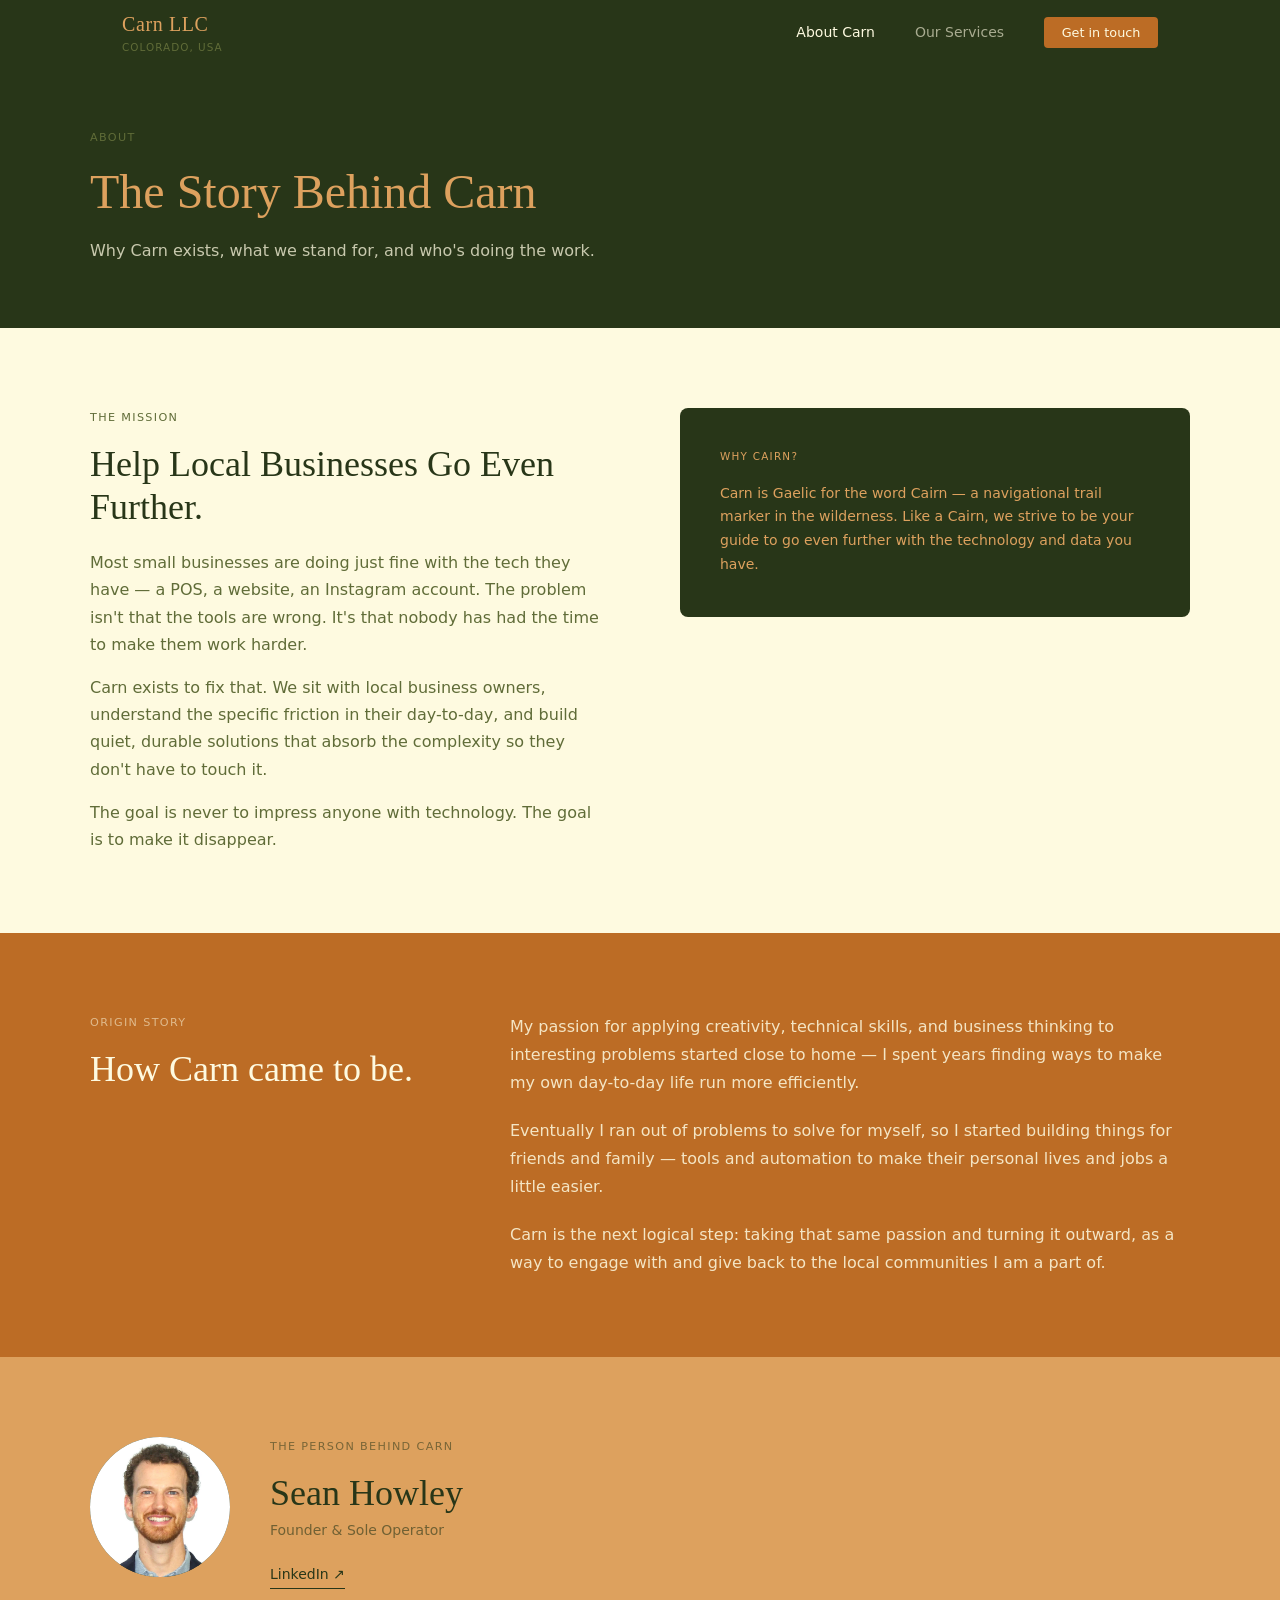
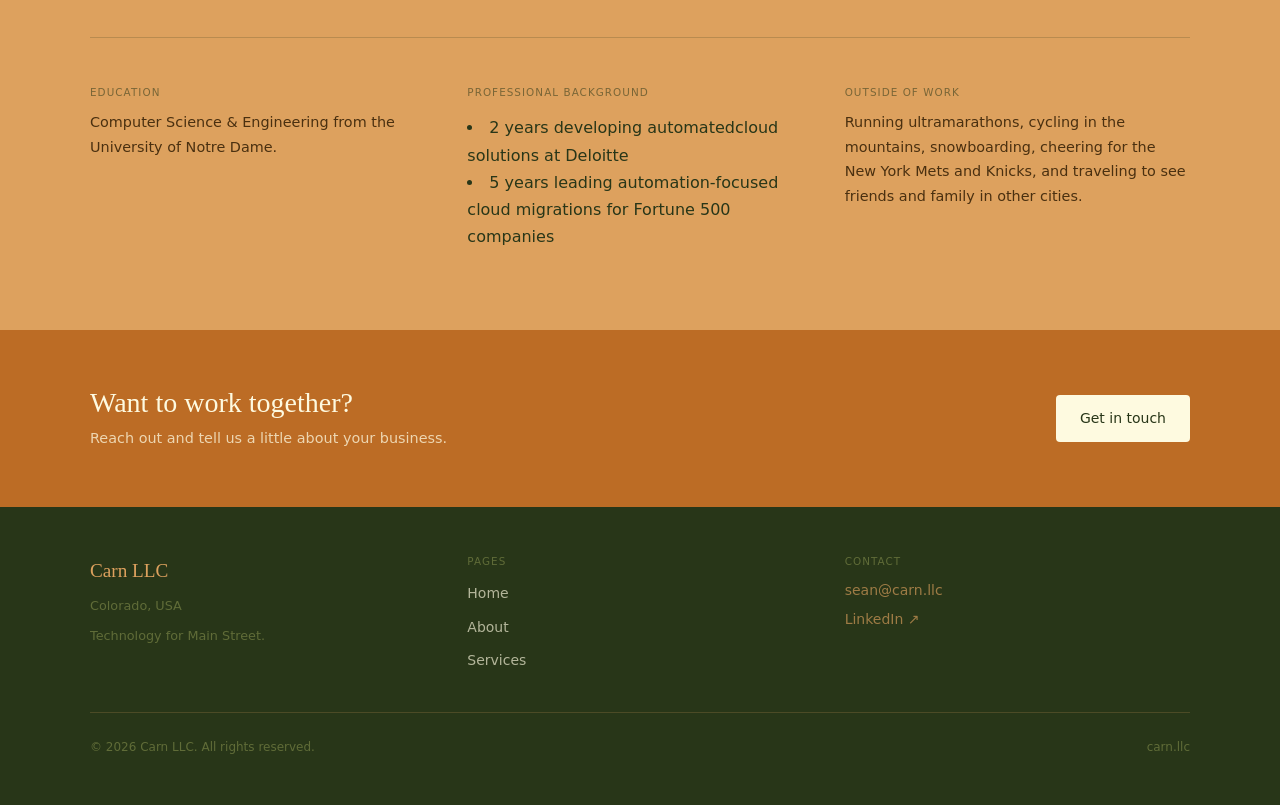
==== about.html @ 61c2ca83 "Add Origin Story section to about page - New tigers-eye section between The Mission and Sean Howley " ====
<!DOCTYPE html>
<html lang="en">
<head>
  <meta charset="UTF-8" />
  <meta name="viewport" content="width=device-width, initial-scale=1.0" />
  <title>About — Carn LLC</title>
  <meta name="description" content="Learn about Carn LLC's mission, the meaning behind the name, and meet Sean Howley, founder and sole operator." />
  <link rel="stylesheet" href="styles.css" />
  <style>
    .mission {
      background: var(--cornsilk);
      padding: var(--section-pad);
    }
    .mission-inner {
      max-width: var(--max-w);
      margin: 0 auto;
      display: grid;
      grid-template-columns: 1fr 1fr;
      gap: 5rem;
      align-items: start;
    }
    .mission-left h2 { margin-bottom: 1.25rem; }
    .mission-left p { color: var(--dark-moss); }
    .mission-right {
      background: var(--pakistan);
      border-radius: 8px;
      padding: 2.5rem;
    }
    .mission-right-label {
      font-size: 0.65rem;
      letter-spacing: 0.12em;
      text-transform: uppercase;
      color: var(--earth);
      font-weight: 500;
      margin-bottom: 1rem;
      display: block;
    }
    .mission-right blockquote {
      font-family: var(--font);
      font-size: 1.2rem;
      color: var(--earth);
      font-style: italic;
      line-height: 1.6;
      border-left: 2px solid var(--dark-moss);
      padding-left: 1.25rem;
      margin-bottom: 1rem;
    }
    .mission-right p { font-size: 0.875rem; color: var(--earth); }

    .name-section {
      background: var(--pakistan);
      padding: var(--section-pad);
    }
    .name-inner {
      max-width: var(--max-w);
      margin: 0 auto;
      display: grid;
      grid-template-columns: 1fr 2fr;
      gap: 4rem;
      align-items: start;
    }
    .name-label {
      font-family: var(--font);
      font-size: 4rem;
      color: var(--dark-moss);
      opacity: 0.4;
      line-height: 1;
    }
    .name-content h2 { color: var(--earth); margin-bottom: 1.25rem; }
    .name-content p { color: var(--cornsilk); opacity: 0.75; }
    .name-content p + p { margin-top: 0.75rem; }

    .origin-story {
      background: var(--tigers-eye);
      padding: var(--section-pad);
    }
    .origin-story-inner {
      max-width: var(--max-w);
      margin: 0 auto;
      display: grid;
      grid-template-columns: 1fr 2fr;
      gap: 5rem;
      align-items: start;
    }
    .origin-story-inner h2 {
      font-family: var(--font);
      color: var(--cornsilk);
      font-size: clamp(1.5rem, 3vw, 2.25rem);
    }
    .origin-story-inner .eyebrow { color: rgba(254,250,224,0.55); }
    .origin-story-body p {
      color: rgba(254,250,224,0.85);
      font-size: 1rem;
      line-height: 1.75;
      margin-bottom: 1.25rem;
    }
    .origin-story-body p:last-child { margin-bottom: 0; }

    @media (max-width: 768px) {
      .origin-story-inner { grid-template-columns: 1fr; gap: 2rem; }
    }

    .sean-section {
      background: var(--earth);
      padding: var(--section-pad);
    }
    .sean-inner { max-width: var(--max-w); margin: 0 auto; }
    .sean-header {
      display: grid;
      grid-template-columns: auto 1fr;
      gap: 2.5rem;
      align-items: start;
      margin-bottom: 3rem;
      padding-bottom: 3rem;
      border-bottom: 0.5px solid rgba(40,54,24,0.2);
    }
    .sean-avatar {
      width: 140px;
      height: 140px;
      border-radius: 50%;
      background: var(--pakistan);
      display: flex;
      align-items: center;
      justify-content: center;
      color: var(--earth);
      font-family: var(--font);
      font-size: 2.5rem;
      flex-shrink: 0;
    }
    .sean-header-text .eyebrow { color: var(--pakistan); opacity: 0.55; }
    .sean-header-text h2 { color: var(--pakistan); margin-bottom: 0.25rem; }
    .sean-header-text .title { font-size: 0.875rem; color: var(--pakistan); opacity: 0.6; margin-bottom: 1.25rem; }
    .sean-links { display: flex; gap: 1.25rem; flex-wrap: wrap; }
    .sean-links a {
      font-size: 0.875rem;
      color: var(--pakistan);
      border-bottom: 1px solid var(--pakistan);
      padding-bottom: 1px;
      font-weight: 500;
    }
    .sean-bio { display: grid; grid-template-columns: 1fr 1fr 1fr; gap: 2rem; }
    .bio-block h4 {
      font-family: var(--font-sans);
      font-size: 0.65rem;
      letter-spacing: 0.1em;
      text-transform: uppercase;
      color: var(--pakistan);
      opacity: 0.55;
      font-weight: 500;
      margin-bottom: 0.75rem;
    }
    .bio-block p { font-size: 0.9rem; color: #4A3010; }

    .cta-band {
      background: var(--tigers-eye);
      padding: 3.5rem 2rem;
    }
    .cta-band-inner {
      max-width: var(--max-w);
      margin: 0 auto;
      display: flex;
      justify-content: space-between;
      align-items: center;
      gap: 2rem;
      flew-wrap: wrap;
    }
    .cta-band h2 { color: var(--cornsilk); font-size: 1.75rem; }
    .cta-band p { color: rgba(254,250,224,0.75); margin: 0.4rem 0 0; font-size: 0.9rem; }

    @media (max-width: 768px) {
      .mission-inner { grid-template-columns: 1fr; gap: 2.5rem; }
      .name-inner { grid-template-columns: 1fr; gap: 1rem; }
      .name-label { font-size: 2.5rem; }
.sean-header { grid-template-columns: 1fr; }
      .sean-bio { grid-template-columns: 1fr; }
      .cta-band-inner { flex-direction: column; align-items: flex-start; }
    }
  </style>
</head>
<body>

  <nav class="nav" role="navigation" aria-label="Main navigation">
    <div class="nav-inner">
      <a href="index.html" class="nav-logo">
        Carn LLC
        <span>Colorado, USA</span>
      </a>
      <button class="nav-toggle" aria-label="Toggle navigation" aria-expanded="false" id="nav-toggle">
        <span></span><span></span><span></span>
      </button>
      <ul class="nav-links" id="nav-links">
        <li><a href="about.html">About Carn</a></li>
        <li><a href="services.html">Our Services</a></li>
        <li class="nav-cta"><a href="#" class="open-contact-modal">Get in touch</a></li>
      </ul>
    </div>
  </nav>

  <section class="page-hero">
    <div class="page-hero-inner">
      <span class="eyebrow">About</span>
      <h1>The Story Behind Carn</h1>
      <p>Why Carn exists, what we stand for, and who's doing the work.</p>
    </div>
  </section>

  <section class="mission">
    <div class="mission-inner">
      <div class="mission-left">
        <span class="eyebrow">The mission</span>
        <h2>Help Local Businesses Go Even Further.</h2>
        <p>Most small businesses are doing just fine with the tech they have — a POS, a website, an Instagram account. The problem isn't that the tools are wrong. It's that nobody has had the time to make them work harder.</p>
        <p>Carn exists to fix that. We sit with local business owners, understand the specific friction in their day-to-day, and build quiet, durable solutions that absorb the complexity so they don't have to touch it.</p>
        <p>The goal is never to impress anyone with technology. The goal is to make it disappear.</p>
      </div>
      <div class="mission-right">
        <span class="mission-right-label">Why Cairn?</span>
        <p>Carn is Gaelic for the word Cairn — a navigational trail marker in the wilderness. Like a Cairn, we strive to be your guide to go even further with the technology and data you have.</p>
      </div>
    </div>
  </section>

  <section class="origin-story">
    <div class="origin-story-inner">
      <div>
        <span class="eyebrow">Origin Story</span>
        <h2>How Carn came to be.</h2>
      </div>
      <div class="origin-story-body">
        <p>My passion for applying creativity, technical skills, and business thinking to interesting problems started close to home — I spent years finding ways to make my own day-to-day life run more efficiently.</p>
        <p>Eventually I ran out of problems to solve for myself, so I started building things for friends and family — tools and automation to make their personal lives and jobs a little easier.</p>
        <p>Carn is the next logical step: taking that same passion and turning it outward, as a way to engage with and give back to the local communities I am a part of.</p>
      </div>
    </div>
  </section>

  <section class="sean-section">
    <div class="sean-inner">
      <div class="sean-header">
        <div class="sean-avatar">
          <img src="professional_headshot.png" alt="Sean Howley" style="width:100%;height:100%;object-fit:cover;border-radius:50%;" />
        </div>
        <div class="sean-header-text">
          <span class="eyebrow">The person behind Carn</span>
          <h2>Sean Howley</h2>
          <p class="title">Founder &amp; Sole Operator</p>
          <div class="sean-links">
            <a href="https://www.linkedin.com/in/sean-howley/" target="_blank" rel="noopener">LinkedIn ↗</a>
            <!-- <a href="/resume.pdf" target="_blank" rel="noopener">Resume ↗</a> -->
          </div>
        </div>
      </div>
      <div class="sean-bio">
        <div class="bio-block">
          <h4>Education</h4>
          <p>Computer Science &amp; Engineering from the University of Notre Dame.</p>
        </div>
        <div class="bio-block">
          <h4>Professional background</h4>
          <p>
            <li>2 years developing automatedcloud solutions at Deloitte</li> 
            <li>5 years leading automation-focused cloud migrations for Fortune 500 companies</li>
          </p>
        </div>
        <div class="bio-block">
          <h4>Outside of work</h4>
          <p>Running ultramarathons, cycling in the mountains, snowboarding, cheering for the New York Mets and Knicks, and traveling to see friends and family in other cities.</p>
        </div>
      </div>
    </div>
  </section>

  <section class="cta-band">
    <div class="cta-band-inner">
      <div>
        <h2>Want to work together?</h2>
        <p>Reach out and tell us a little about your business.</p>
      </div>
      <a href="#" class="btn btn-light open-contact-modal">Get in touch</a>
    </div>
  </section>

  <footer class="footer">
    <div class="footer-inner">
      <div class="footer-brand">
        <p class="footer-logo">Carn LLC</p>
        <p>Colorado, USA</p>
        <p style="margin-top: 0.5rem; font-size: 0.8rem;">Technology for Main Street.</p>
      </div>
      <div class="footer-links">
        <h4>Pages</h4>
        <ul>
          <li><a href="index.html">Home</a></li>
          <li><a href="about.html">About</a></li>
          <li><a href="services.html">Services</a></li>
        </ul>
      </div>
      <div class="footer-contact">
        <h4>Contact</h4>
        <p><a href="mailto:sean@carn.llc">sean@carn.llc</a></p>
        <p><a href="https://www.linkedin.com/in/sean-howley/" target="_blank" rel="noopener">LinkedIn ↗</a></p>
      </div>
    </div>
    <div class="footer-bottom">
      <span>© 2026 Carn LLC. All rights reserved.</span>
      <span>carn.llc</span>
    </div>
  </footer>

  <!-- Contact Modal -->
  <div class="modal-overlay" id="contact-modal" role="dialog" aria-modal="true" aria-label="Contact form">
    <div class="modal-card">
      <button class="modal-close" id="modal-close" aria-label="Close">&times;</button>
      <span class="hero-aside-label">Start a conversation</span>
      <h3>Let's talk about your business</h3>
      <form id="modal-contact-form" action="https://formspree.io/f/mbdebvpv" method="POST">
        <div class="form-group">
          <label for="modal-name">Name</label>
          <input type="text" id="modal-name" name="name" required placeholder="Your name" autocomplete="name" />
        </div>
        <div class="form-group">
          <label for="modal-email">Email</label>
          <input type="email" id="modal-email" name="email" required placeholder="you@example.com" autocomplete="email" />
        </div>
        <div class="form-group">
          <label for="modal-message">Message</label>
          <textarea id="modal-message" name="message" required placeholder="Tell me a bit about your business…"></textarea>
        </div>
        <button type="submit" class="btn btn-tan form-submit">Send message →</button>
        <p class="form-success" id="modal-form-success">Thanks! I'll be in touch soon.</p>
      </form>
    </div>
  </div>

  <script src="main.js"></script>
</body>
</html>
---- styles.css ----
/* =========================================
   Carn LLC — Shared Stylesheet
   Cloudflare Pages static site
   Color palette: Pakistan Green / Dark Moss / Cornsilk / Earth Yellow / Tiger's Eye
   ========================================= */

:root {
  --pakistan:    #283618;   /* darkest — nav, dark sections, headlines */
  --dark-moss:   #606C38;   /* medium green — services sections, secondary text */
  --cornsilk:    #FEFAE0;   /* lightest — page bg, hero */
  --earth:       #DDA15E;   /* warm accent — logo, labels, card accents */
  --tigers-eye:  #BC6C25;   /* action color — CTA buttons, links */

  /* Semantic aliases (used throughout) */
  --cafe-noir:   var(--pakistan);
  --kombu:       var(--pakistan);
  --moss:        var(--dark-moss);
  --tan:         var(--earth);
  --bone:        var(--cornsilk);

  --font: 'Georgia', serif;
  --font-sans: system-ui, -apple-system, 'Segoe UI', sans-serif;

  --max-w: 1100px;
  --section-pad: 5rem 2rem;
  --radius: 4px;
}

/* ---- Reset ---- */
*, *::before, *::after { box-sizing: border-box; margin: 0; padding: 0; }
html { scroll-behavior: smooth; }
body {
  font-family: var(--font-sans);
  background: var(--cornsilk);
  color: var(--pakistan);
  line-height: 1.7;
  font-size: 16px;
}
img { max-width: 100%; display: block; }
a { color: inherit; text-decoration: none; }

/* ---- Typography ---- */
h1, h2, h3, h4 {
  font-family: var(--font);
  font-weight: normal;
  line-height: 1.2;
  color: var(--pakistan);
}
h1 { font-size: clamp(2rem, 5vw, 3rem); }
h2 { font-size: clamp(1.5rem, 3vw, 2.25rem); }
h3 { font-size: 1.2rem; }
p { margin-bottom: 1rem; }
p:last-child { margin-bottom: 0; }

.eyebrow {
  font-family: var(--font-sans);
  font-size: 0.7rem;
  letter-spacing: 0.12em;
  text-transform: uppercase;
  font-weight: 500;
  color: var(--dark-moss);
  margin-bottom: 1rem;
  display: block;
}

/* ---- Layout ---- */
.container {
  max-width: var(--max-w);
  margin: 0 auto;
  padding: 0 2rem;
}

/* ---- Buttons ---- */
.btn {
  display: inline-block;
  padding: 0.75rem 1.5rem;
  border-radius: var(--radius);
  font-family: var(--font-sans);
  font-size: 0.875rem;
  font-weight: 500;
  cursor: pointer;
  transition: opacity 0.15s ease;
}
.btn:hover { opacity: 0.85; }
.btn-dark {
  background: var(--pakistan);
  color: var(--earth);
}
.btn-action {
  background: var(--tigers-eye);
  color: var(--cornsilk);
}
.btn-outline {
  background: transparent;
  border: 1.5px solid var(--pakistan);
  color: var(--pakistan);
}
.btn-tan {
  background: var(--earth);
  color: var(--pakistan);
}
.btn-light {
  background: var(--cornsilk);
  color: var(--pakistan);
}

/* ---- Navigation ---- */
.nav {
  background: var(--pakistan);
  position: sticky;
  top: 0;
  z-index: 100;
}
.nav-inner {
  max-width: var(--max-w);
  margin: 0 auto;
  padding: 0 2rem;
  height: 64px;
  display: flex;
  align-items: center;
  justify-content: space-between;
}
.nav-logo {
  font-family: var(--font);
  font-size: 1.25rem;
  color: var(--earth);
  letter-spacing: 0.03em;
}
.nav-logo span {
  font-size: 0.65rem;
  font-family: var(--font-sans);
  letter-spacing: 0.1em;
  text-transform: uppercase;
  color: var(--dark-moss);
  display: block;
  margin-top: -2px;
}
.nav-links {
  display: flex;
  gap: 2.5rem;
  align-items: center;
  list-style: none;
}
.nav-links a {
  color: var(--cornsilk);
  font-size: 0.875rem;
  opacity: 0.6;
  transition: opacity 0.15s;
}
.nav-links a:hover { opacity: 1; }
.nav-links .nav-cta a {
  opacity: 1;
  background: var(--tigers-eye);
  color: var(--cornsilk);
  padding: 0.5rem 1.1rem;
  border-radius: var(--radius);
  font-size: 0.8rem;
}
.nav-links .nav-cta a:hover { opacity: 0.85; }

/* Hamburger (mobile) */
.nav-toggle {
  display: none;
  flex-direction: column;
  gap: 5px;
  cursor: pointer;
  background: none;
  border: none;
  padding: 4px;
}
.nav-toggle span {
  display: block;
  width: 22px;
  height: 1.5px;
  background: var(--earth);
  transition: all 0.2s ease;
}

/* ---- Footer ---- */
.footer {
  background: var(--pakistan);
  padding: 3rem 2rem;
}
.footer-inner {
  max-width: var(--max-w);
  margin: 0 auto;
  display: grid;
  grid-template-columns: 1fr 1fr 1fr;
  gap: 2rem;
  align-items: start;
}
.footer-brand .footer-logo {
  font-family: var(--font);
  font-size: 1.2rem;
  color: var(--earth);
  margin-bottom: 0.5rem;
}
.footer-brand p {
  font-size: 0.8rem;
  color: var(--dark-moss);
  margin: 0;
}
.footer-links h4 {
  font-family: var(--font-sans);
  font-size: 0.65rem;
  letter-spacing: 0.1em;
  text-transform: uppercase;
  color: var(--dark-moss);
  margin-bottom: 0.75rem;
  font-weight: 500;
}
.footer-links ul { list-style: none; }
.footer-links li { margin-bottom: 0.4rem; }
.footer-links a {
  font-size: 0.875rem;
  color: var(--cornsilk);
  opacity: 0.65;
  transition: opacity 0.15s;
}
.footer-links a:hover { opacity: 1; }
.footer-contact h4 {
  font-family: var(--font-sans);
  font-size: 0.65rem;
  letter-spacing: 0.1em;
  text-transform: uppercase;
  color: var(--dark-moss);
  margin-bottom: 0.75rem;
  font-weight: 500;
}
.footer-contact p {
  font-size: 0.875rem;
  color: var(--cornsilk);
  opacity: 0.65;
  margin-bottom: 0.3rem;
}
.footer-contact a {
  color: var(--earth);
  opacity: 1;
}
.footer-bottom {
  max-width: var(--max-w);
  margin: 2rem auto 0;
  padding-top: 1.5rem;
  border-top: 0.5px solid rgba(221,161,94,0.2);
  font-size: 0.75rem;
  color: var(--dark-moss);
  display: flex;
  justify-content: space-between;
}

/* ---- Page hero (inner pages) ---- */
.page-hero {
  background: var(--pakistan);
  padding: 4rem 2rem;
}
.page-hero-inner {
  max-width: var(--max-w);
  margin: 0 auto;
}
.page-hero h1 { color: var(--earth); }
.page-hero .eyebrow { color: var(--dark-moss); }
.page-hero p {
  color: var(--cornsilk);
  opacity: 0.75;
  max-width: 560px;
  margin-top: 1rem;
}

/* ---- Forms ---- */
.form-group { margin-bottom: 1rem; }
.form-group label {
  display: block;
  font-size: 0.7rem;
  letter-spacing: 0.1em;
  text-transform: uppercase;
  color: var(--dark-moss);
  font-weight: 500;
  margin-bottom: 0.35rem;
}
.form-group input,
.form-group textarea {
  width: 100%;
  background: rgba(96,108,56,0.25);
  border: 1px solid rgba(96,108,56,0.5);
  border-radius: var(--radius);
  padding: 0.6rem 0.85rem;
  font-family: var(--font-sans);
  font-size: 0.875rem;
  color: var(--cornsilk);
  outline: none;
  transition: border-color 0.15s;
}
.form-group input::placeholder,
.form-group textarea::placeholder { color: rgba(254,250,224,0.35); }
.form-group input:focus,
.form-group textarea:focus { border-color: var(--earth); }
.form-group textarea { resize: vertical; min-height: 90px; }
.form-submit { width: 100%; margin-top: 0.5rem; border: none; cursor: pointer; }
.form-success {
  margin-top: 1rem;
  font-size: 0.875rem;
  color: var(--earth);
  text-align: center;
  display: none;
}

/* ---- Contact Modal ---- */
.modal-overlay {
  position: fixed;
  inset: 0;
  background: rgba(40,54,24,0.75);
  z-index: 200;
  display: flex;
  align-items: center;
  justify-content: center;
  padding: 1.5rem;
  opacity: 0;
  pointer-events: none;
  transition: opacity 0.2s ease;
}
.modal-overlay.open {
  opacity: 1;
  pointer-events: all;
}
.modal-card {
  background: var(--pakistan);
  border-radius: 8px;
  padding: 2.5rem;
  width: 100%;
  max-width: 480px;
  position: relative;
  transform: translateY(12px);
  transition: transform 0.2s ease;
}
.modal-overlay.open .modal-card { transform: translateY(0); }
.modal-close {
  position: absolute;
  top: 1rem;
  right: 1.25rem;
  background: none;
  border: none;
  color: var(--dark-moss);
  font-size: 1.5rem;
  line-height: 1;
  cursor: pointer;
  padding: 0;
  transition: color 0.15s;
}
.modal-close:hover { color: var(--earth); }
.modal-card h3 {
  font-family: var(--font);
  color: var(--earth);
  font-size: 1.25rem;
  margin-bottom: 1.5rem;
}

/* ---- Divider ---- */
.divider {
  border: none;
  border-top: 0.5px solid rgba(40,54,24,0.15);
  margin: 0 2rem;
}

/* ---- Mobile ---- */
@media (max-width: 768px) {
  :root { --section-pad: 3rem 1.5rem; }

  .nav-toggle { display: flex; }
  .nav-links {
    display: none;
    position: absolute;
    top: 64px;
    left: 0;
    right: 0;
    background: var(--pakistan);
    flex-direction: column;
    gap: 0;
    padding: 1rem 0;
  }
  .nav-links.open { display: flex; }
  .nav-links li { width: 100%; }
  .nav-links a {
    display: block;
    padding: 0.75rem 2rem;
    opacity: 0.8;
  }
  .nav-links .nav-cta a {
    margin: 0.5rem 2rem;
    display: inline-block;
    border-radius: var(--radius);
  }
  .footer-inner { grid-template-columns: 1fr; }
  .footer-bottom { flex-direction: column; gap: 0.5rem; }
}
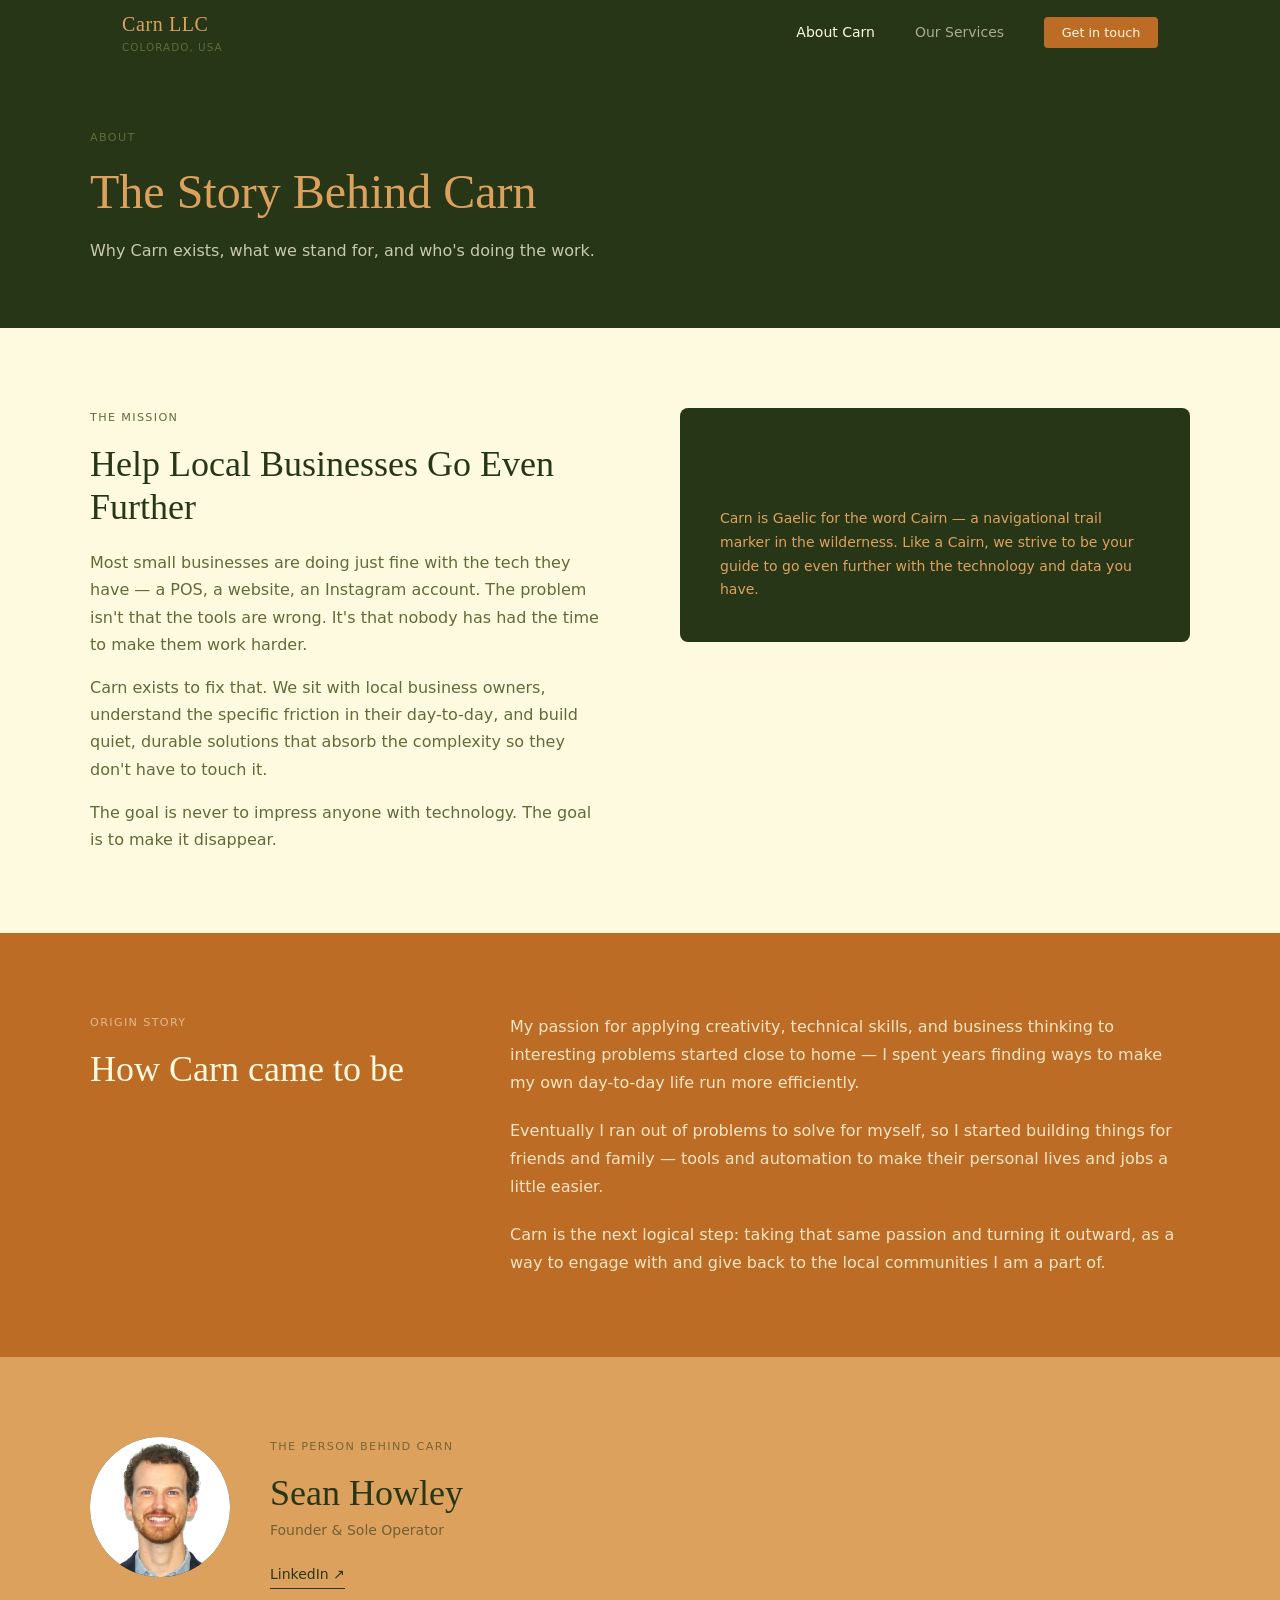
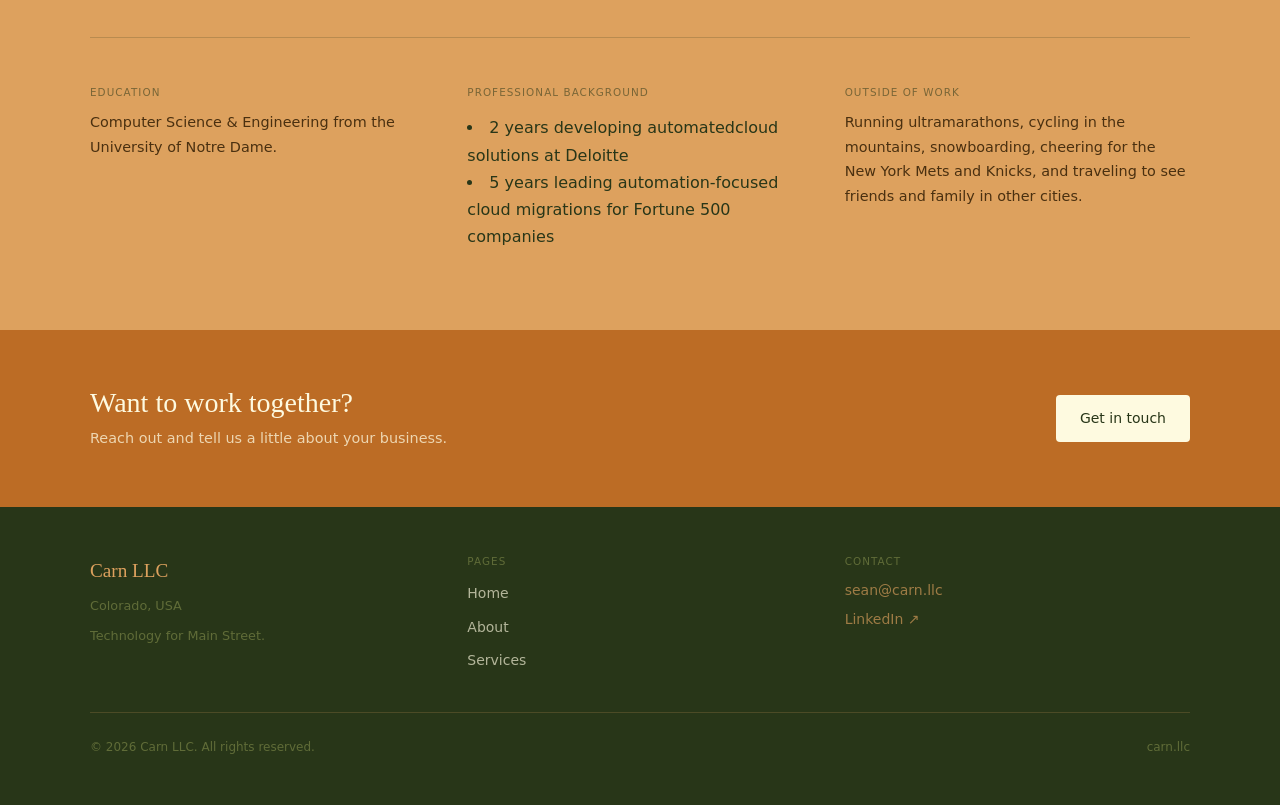
==== commit c940de31: "Updates" ====
--- a/about.html
+++ b/about.html
@@ -208,13 +208,13 @@
     <div class="mission-inner">
       <div class="mission-left">
         <span class="eyebrow">The mission</span>
-        <h2>Help Local Businesses Go Even Further.</h2>
+        <h2>Help Local Businesses Go Even Further</h2>
         <p>Most small businesses are doing just fine with the tech they have — a POS, a website, an Instagram account. The problem isn't that the tools are wrong. It's that nobody has had the time to make them work harder.</p>
         <p>Carn exists to fix that. We sit with local business owners, understand the specific friction in their day-to-day, and build quiet, durable solutions that absorb the complexity so they don't have to touch it.</p>
         <p>The goal is never to impress anyone with technology. The goal is to make it disappear.</p>
       </div>
       <div class="mission-right">
-        <span class="mission-right-label">Why Cairn?</span>
+        <span class="mission-right-label"><h2>Why Cairn?</h2></span>
         <p>Carn is Gaelic for the word Cairn — a navigational trail marker in the wilderness. Like a Cairn, we strive to be your guide to go even further with the technology and data you have.</p>
       </div>
     </div>
@@ -224,7 +224,7 @@
     <div class="origin-story-inner">
       <div>
         <span class="eyebrow">Origin Story</span>
-        <h2>How Carn came to be.</h2>
+        <h2>How Carn came to be</h2>
       </div>
       <div class="origin-story-body">
         <p>My passion for applying creativity, technical skills, and business thinking to interesting problems started close to home — I spent years finding ways to make my own day-to-day life run more efficiently.</p>
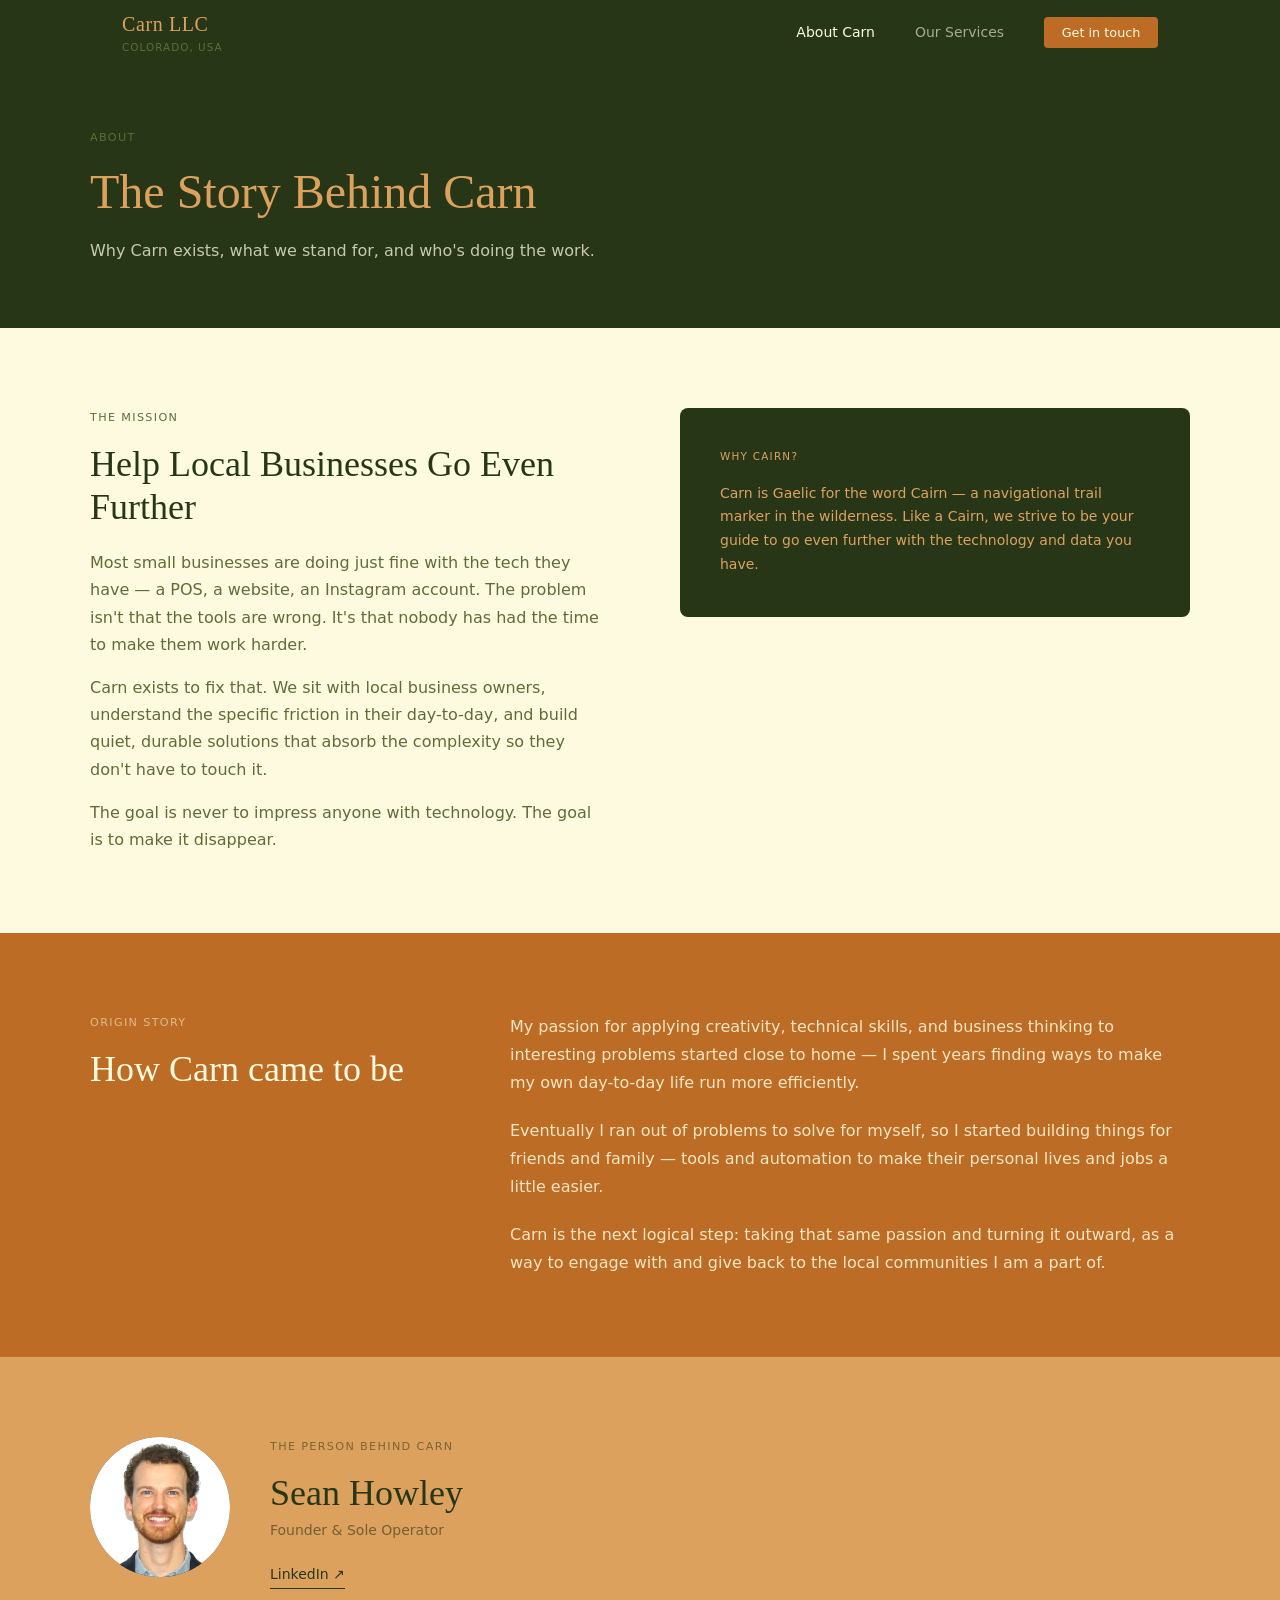
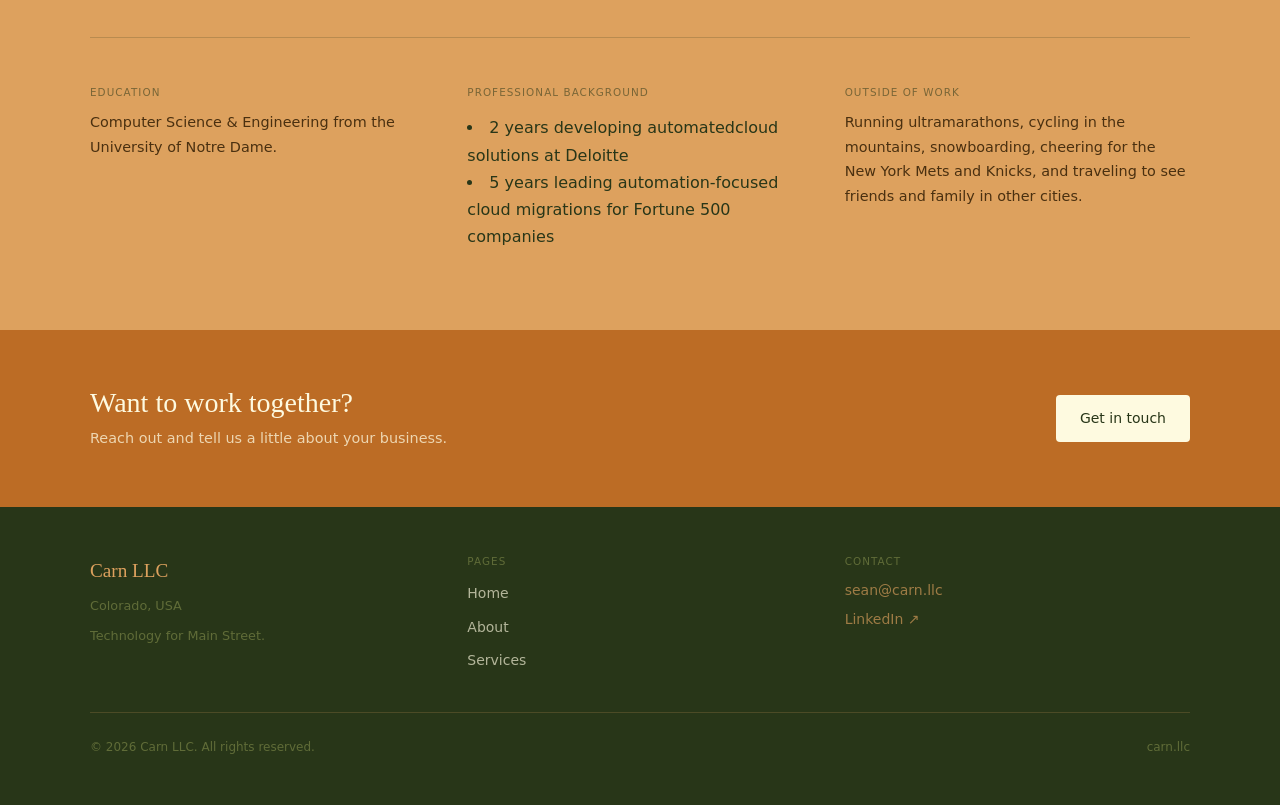
==== commit d7de2231: "Fix Why Cairn label color on about page Removed errant h2 wrapper inside the span that was causing t" ====
--- a/about.html
+++ b/about.html
@@ -214,7 +214,7 @@
         <p>The goal is never to impress anyone with technology. The goal is to make it disappear.</p>
       </div>
       <div class="mission-right">
-        <span class="mission-right-label"><h2>Why Cairn?</h2></span>
+        <span class="mission-right-label">Why Cairn?</span>
         <p>Carn is Gaelic for the word Cairn — a navigational trail marker in the wilderness. Like a Cairn, we strive to be your guide to go even further with the technology and data you have.</p>
       </div>
     </div>
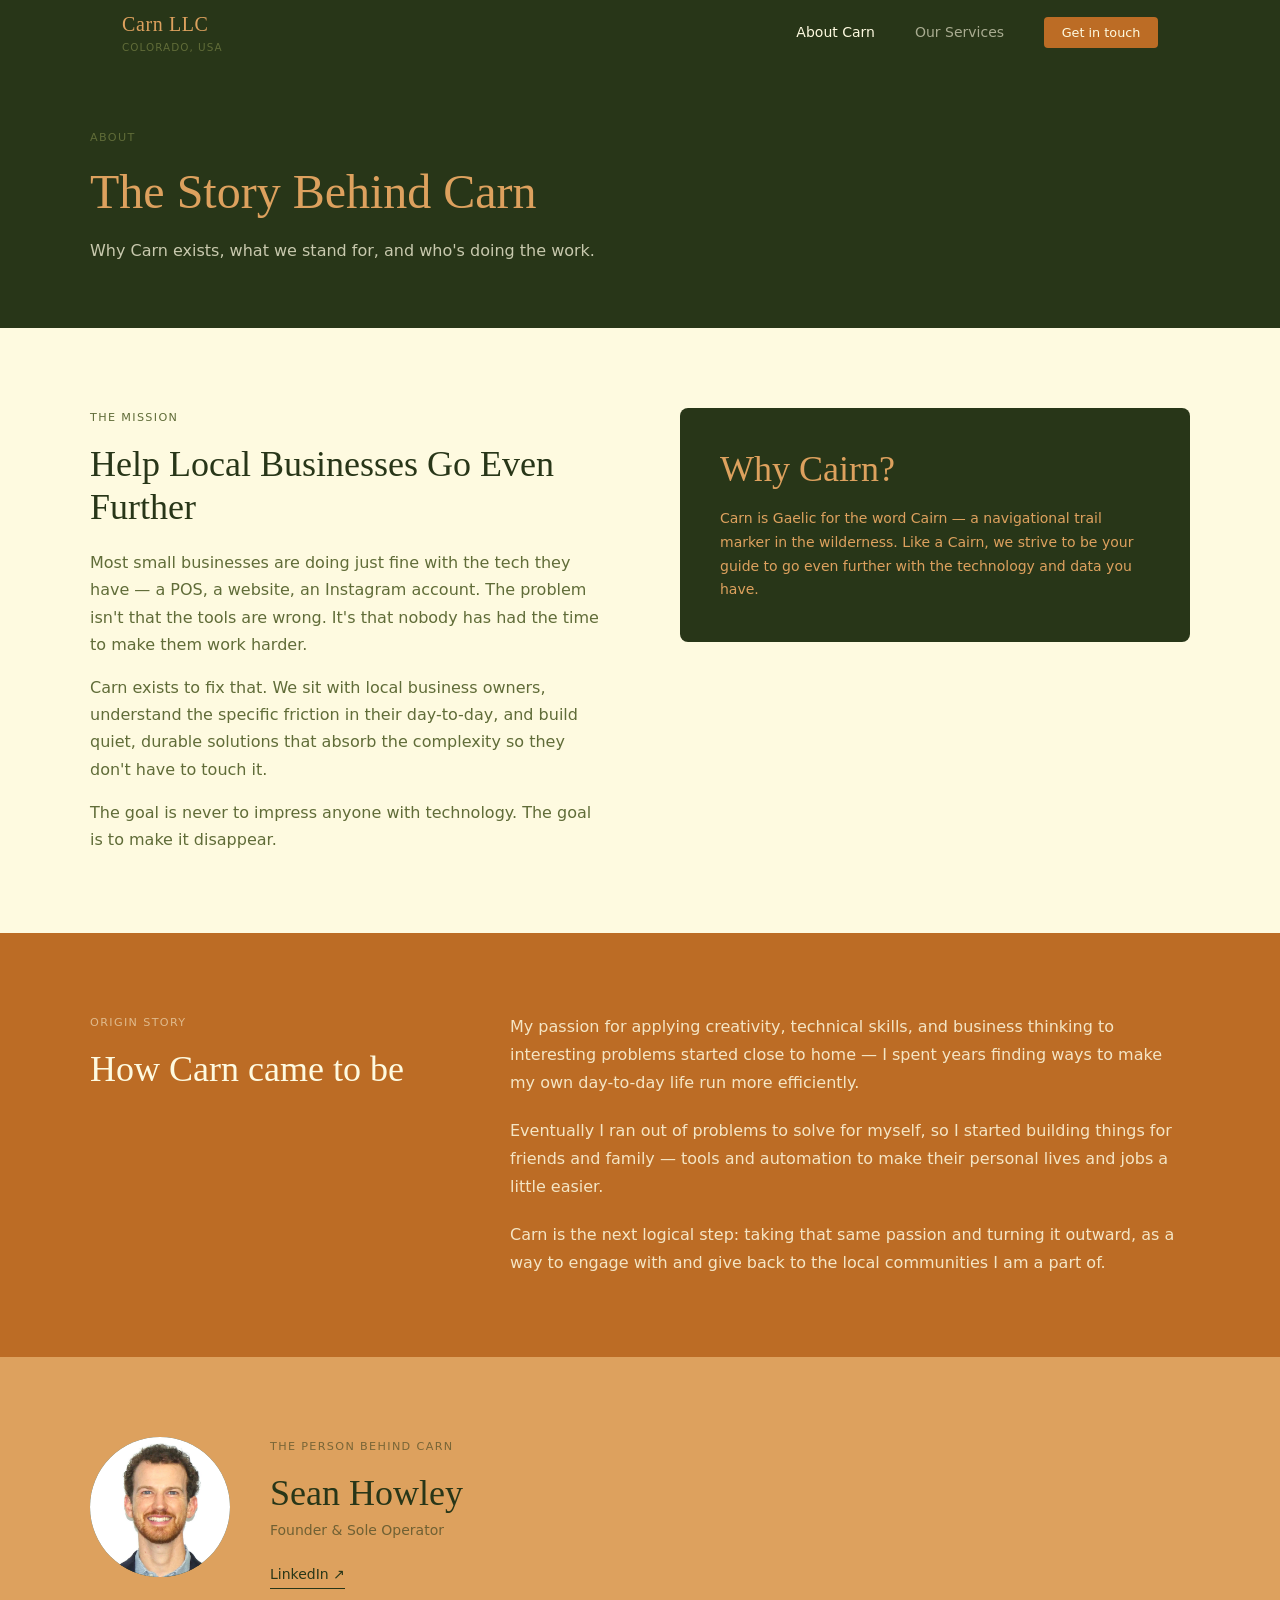
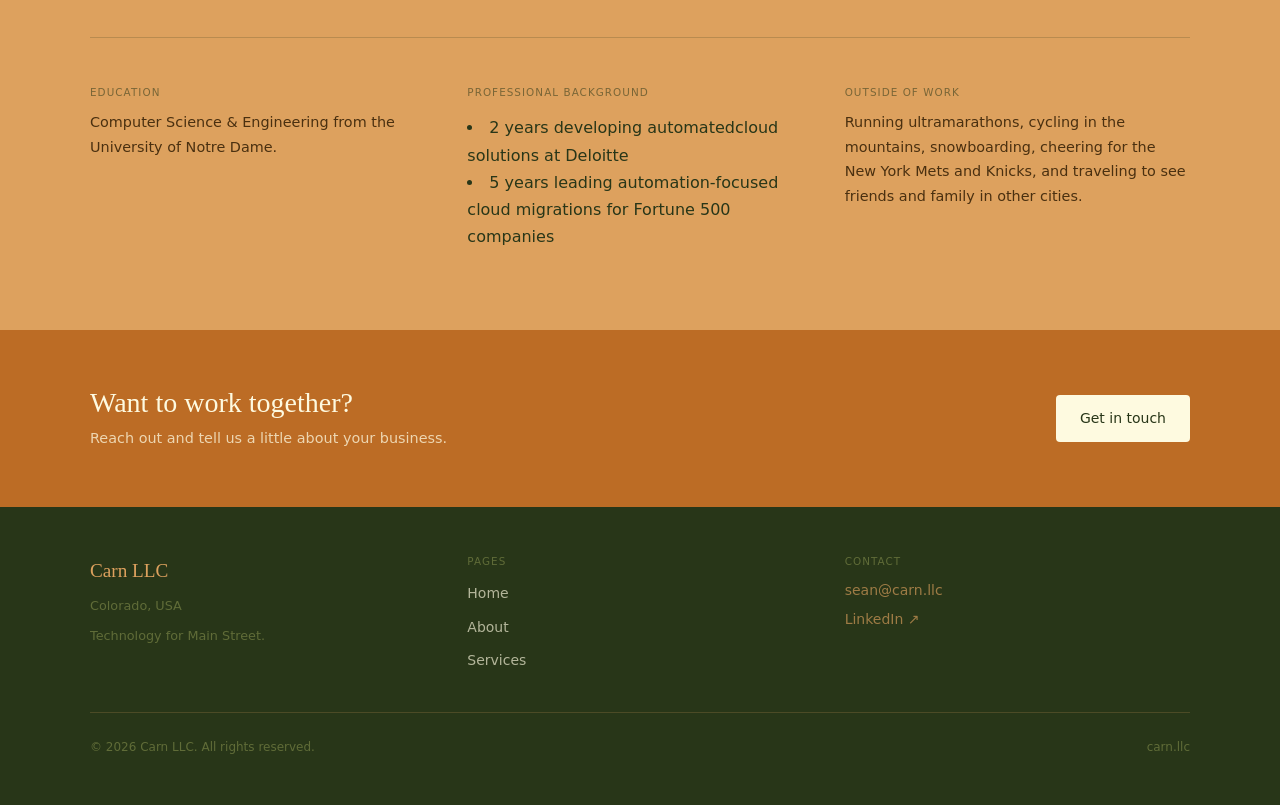
==== commit d732db95: "Make Why Cairn label h2-sized on about page Co-Authored-By: Claude Sonnet 4.6 <noreply@anthropic.com" ====
--- a/about.html
+++ b/about.html
@@ -27,11 +27,11 @@
       padding: 2.5rem;
     }
     .mission-right-label {
-      font-size: 0.65rem;
-      letter-spacing: 0.12em;
-      text-transform: uppercase;
+      font-family: var(--font);
+      font-size: clamp(1.5rem, 3vw, 2.25rem);
+      font-weight: normal;
+      line-height: 1.2;
       color: var(--earth);
-      font-weight: 500;
       margin-bottom: 1rem;
       display: block;
     }
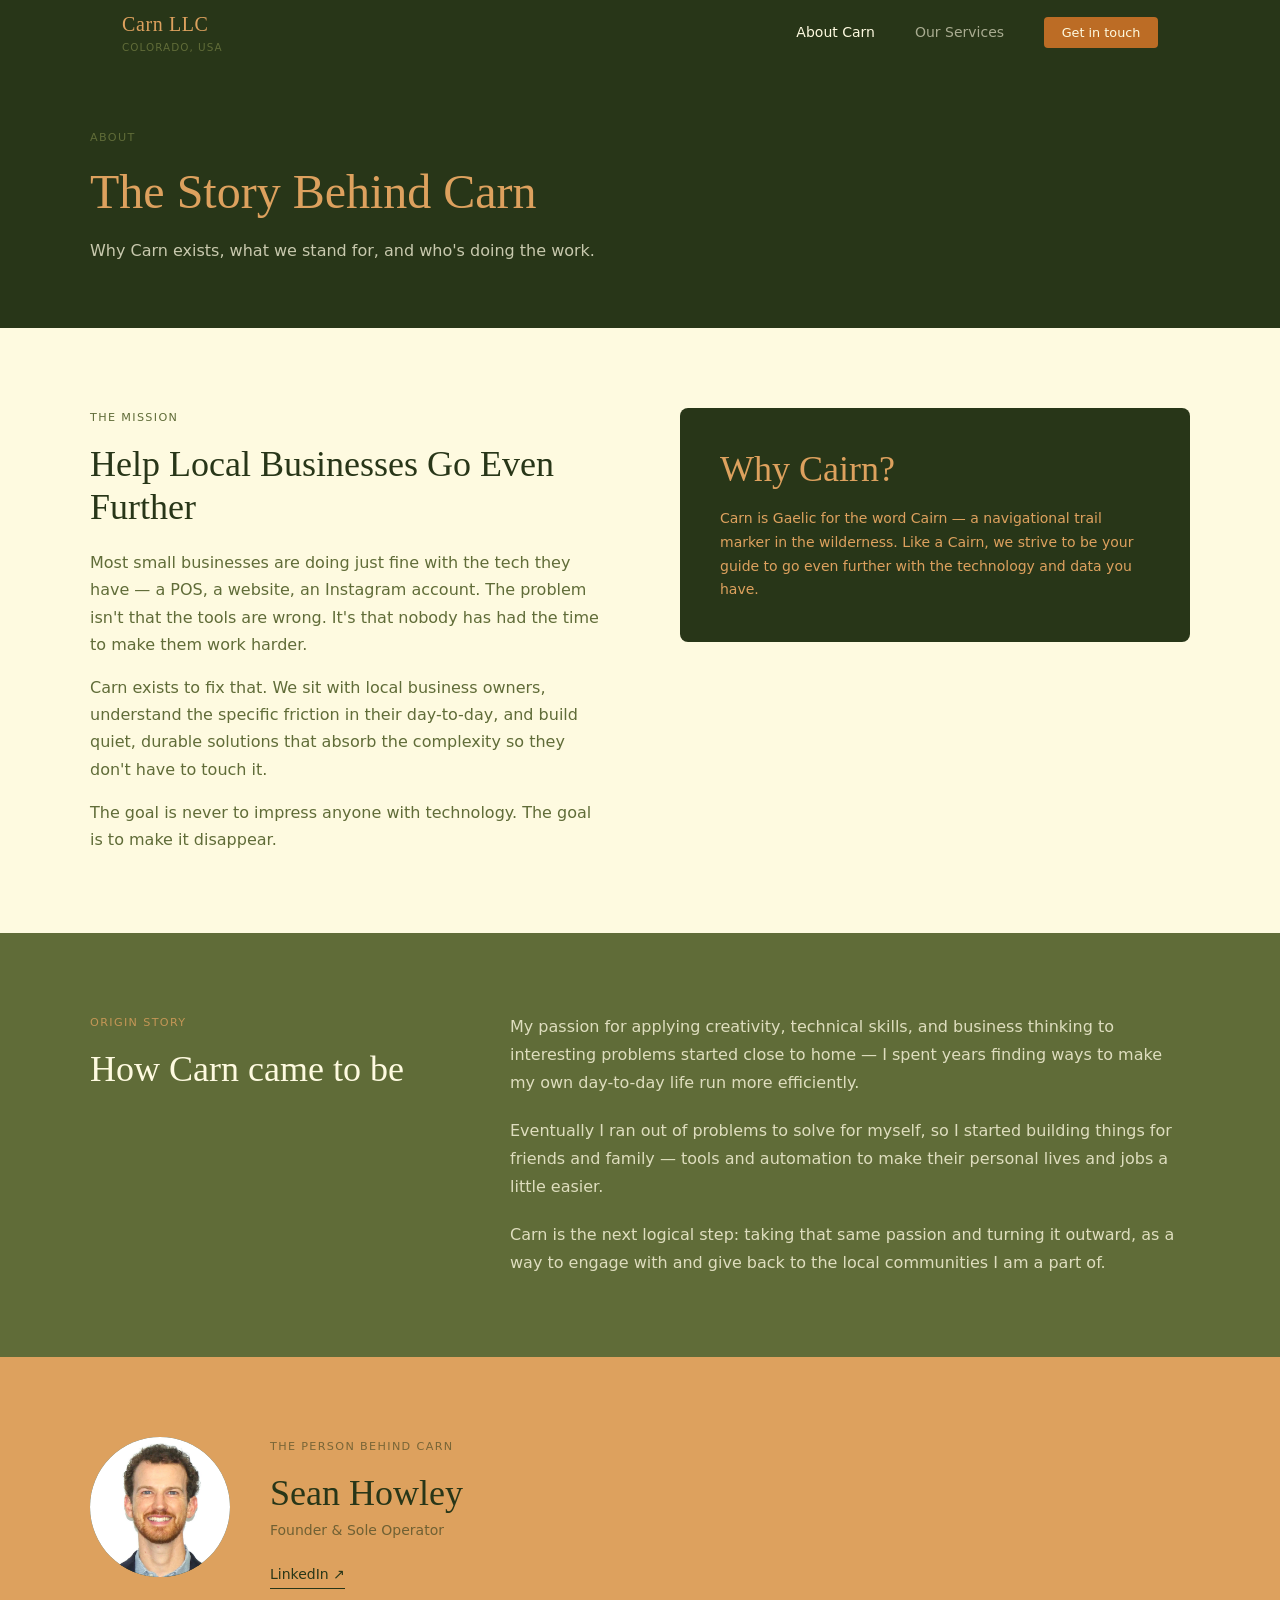
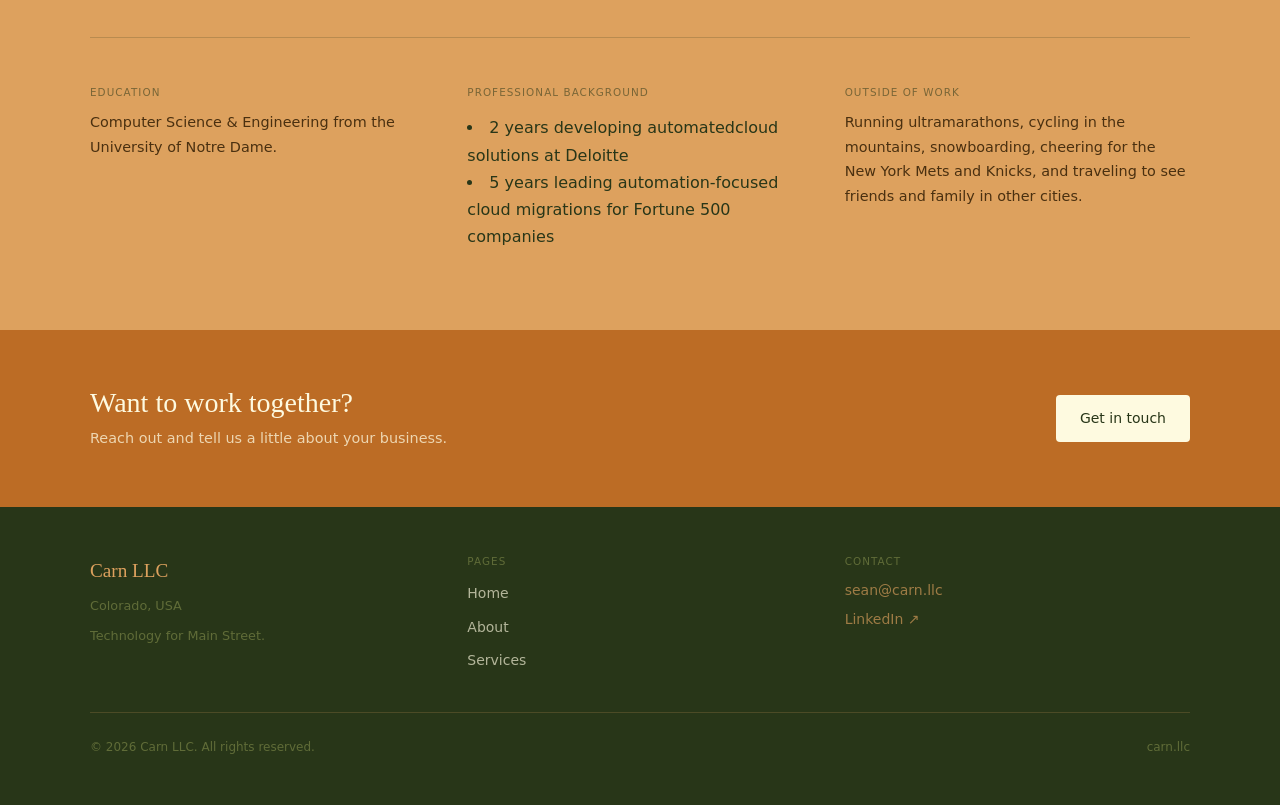
==== commit b53f7921: "Match Origin Story color scheme to Beyond section on services page Co-Authored-By: Claude Sonnet 4.6" ====
--- a/about.html
+++ b/about.html
@@ -71,7 +71,7 @@
     .name-content p + p { margin-top: 0.75rem; }
 
     .origin-story {
-      background: var(--tigers-eye);
+      background: var(--dark-moss);
       padding: var(--section-pad);
     }
     .origin-story-inner {
@@ -87,9 +87,10 @@
       color: var(--cornsilk);
       font-size: clamp(1.5rem, 3vw, 2.25rem);
     }
-    .origin-story-inner .eyebrow { color: rgba(254,250,224,0.55); }
+    .origin-story-inner .eyebrow { color: var(--earth); opacity: 0.8; }
     .origin-story-body p {
-      color: rgba(254,250,224,0.85);
+      color: var(--cornsilk);
+      opacity: 0.8;
       font-size: 1rem;
       line-height: 1.75;
       margin-bottom: 1.25rem;
@@ -162,7 +163,7 @@
       justify-content: space-between;
       align-items: center;
       gap: 2rem;
-      flew-wrap: wrap;
+      flex-wrap: wrap;
     }
     .cta-band h2 { color: var(--cornsilk); font-size: 1.75rem; }
     .cta-band p { color: rgba(254,250,224,0.75); margin: 0.4rem 0 0; font-size: 0.9rem; }
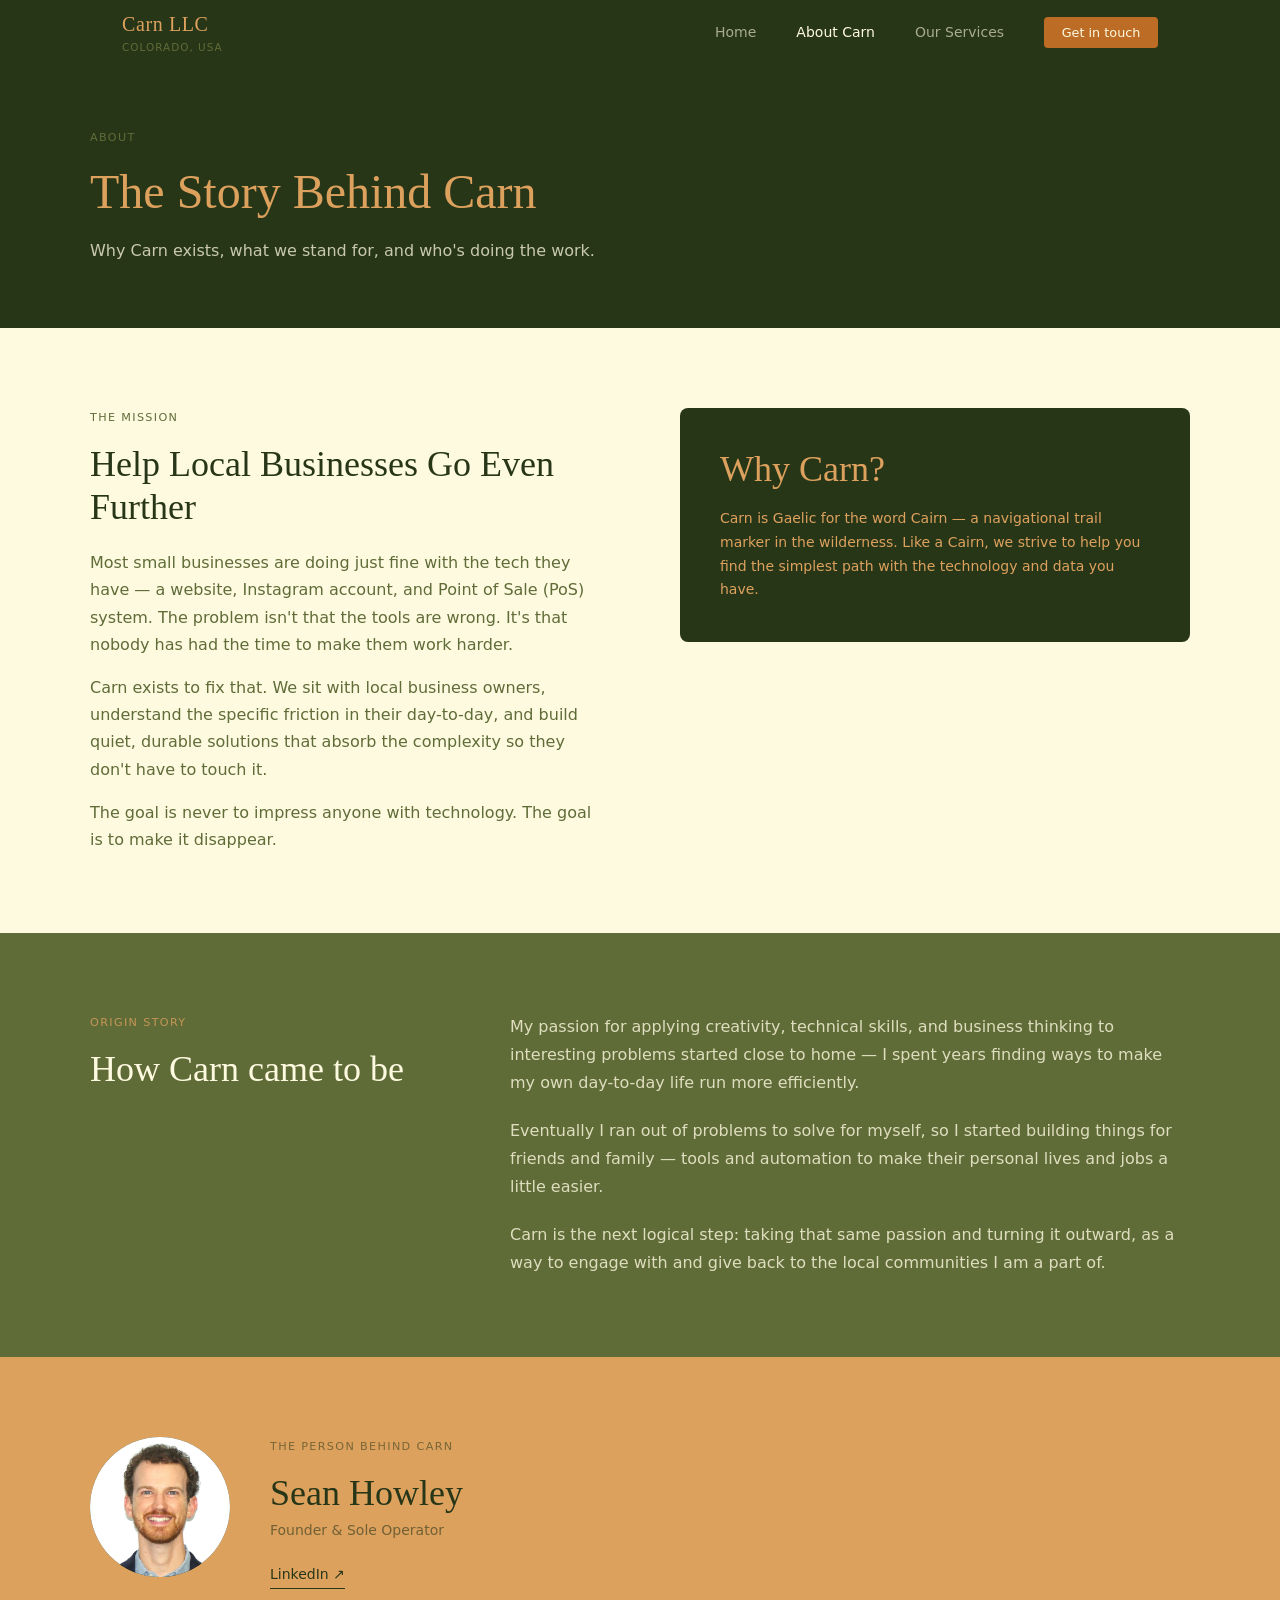
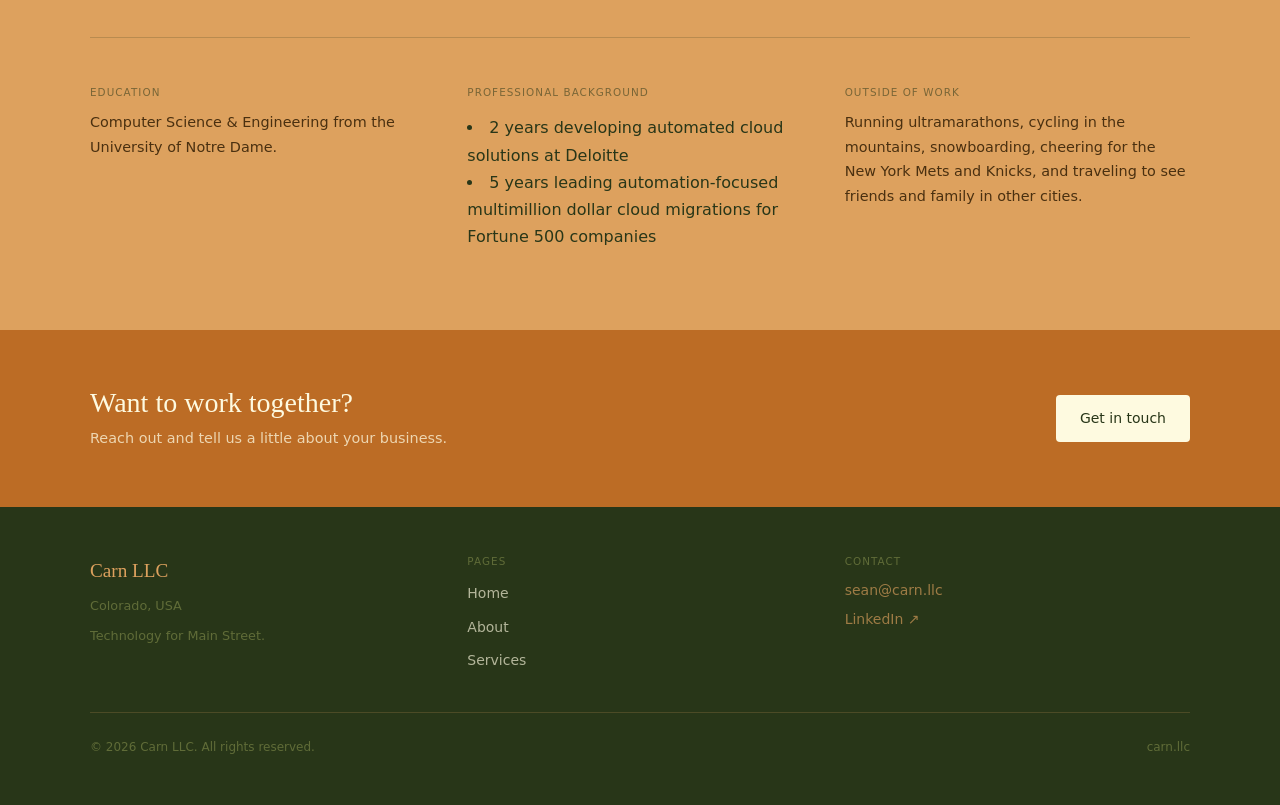
==== commit 5ecc377b: "Add Home nav link to about and services pages" ====
--- a/about.html
+++ b/about.html
@@ -190,6 +190,7 @@
         <span></span><span></span><span></span>
       </button>
       <ul class="nav-links" id="nav-links">
+        <li><a href="index.html">Home</a></li>
         <li><a href="about.html">About Carn</a></li>
         <li><a href="services.html">Our Services</a></li>
         <li class="nav-cta"><a href="#" class="open-contact-modal">Get in touch</a></li>
@@ -210,13 +211,13 @@
       <div class="mission-left">
         <span class="eyebrow">The mission</span>
         <h2>Help Local Businesses Go Even Further</h2>
-        <p>Most small businesses are doing just fine with the tech they have — a POS, a website, an Instagram account. The problem isn't that the tools are wrong. It's that nobody has had the time to make them work harder.</p>
+        <p>Most small businesses are doing just fine with the tech they have — a website, Instagram account, and Point of Sale (PoS) system. The problem isn't that the tools are wrong. It's that nobody has had the time to make them work harder.</p>
         <p>Carn exists to fix that. We sit with local business owners, understand the specific friction in their day-to-day, and build quiet, durable solutions that absorb the complexity so they don't have to touch it.</p>
         <p>The goal is never to impress anyone with technology. The goal is to make it disappear.</p>
       </div>
       <div class="mission-right">
-        <span class="mission-right-label">Why Cairn?</span>
-        <p>Carn is Gaelic for the word Cairn — a navigational trail marker in the wilderness. Like a Cairn, we strive to be your guide to go even further with the technology and data you have.</p>
+        <span class="mission-right-label">Why Carn?</span>
+        <p>Carn is Gaelic for the word Cairn — a navigational trail marker in the wilderness. Like a Cairn, we strive to help you find the simplest path with the technology and data you have.</p>
       </div>
     </div>
   </section>
@@ -259,8 +260,8 @@
         <div class="bio-block">
           <h4>Professional background</h4>
           <p>
-            <li>2 years developing automatedcloud solutions at Deloitte</li> 
-            <li>5 years leading automation-focused cloud migrations for Fortune 500 companies</li>
+            <li>2 years developing automated cloud solutions at Deloitte</li> 
+            <li>5 years leading automation-focused multimillion dollar cloud migrations for Fortune 500 companies</li>
           </p>
         </div>
         <div class="bio-block">
